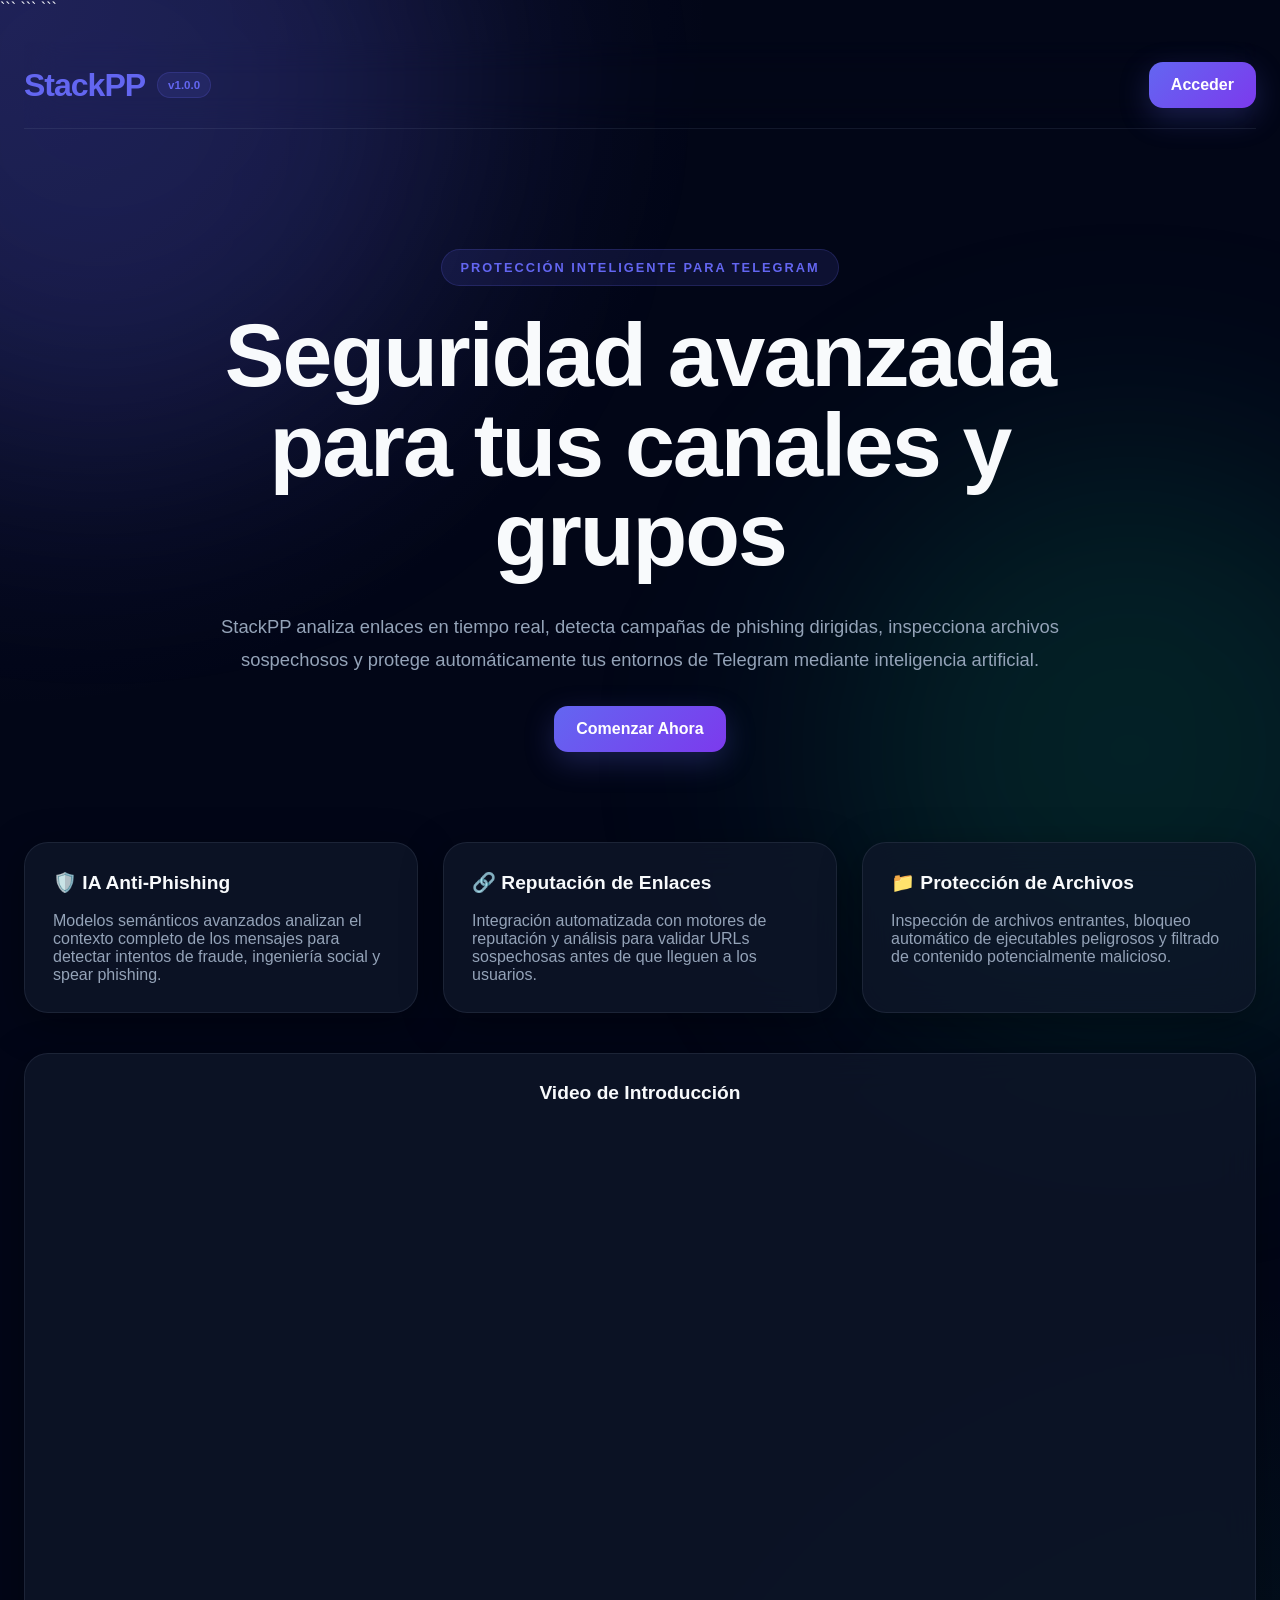
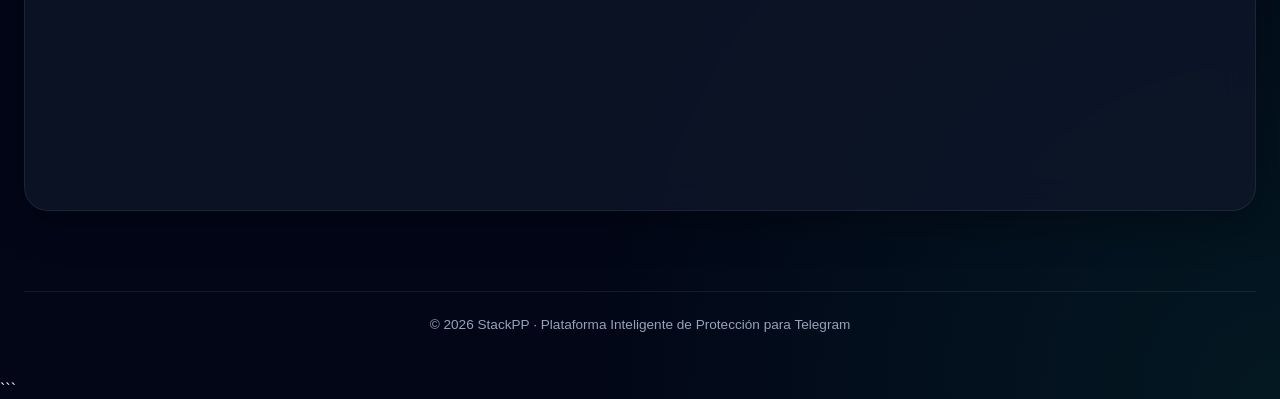
==== web/stacpp/static/index.html @ 8d8d1ad7 "stacpp" ====
<!DOCTYPE html>

<html lang="es">
<head>
    <meta charset="UTF-8">
    <meta name="viewport" content="width=device-width, initial-scale=1.0">

```
<title>StackPP - Portal de Seguridad</title>

<link rel="stylesheet" href="css/styles.css">

<script>
    // Si existe una sesión válida, ir directamente al dashboard
    if (
        localStorage.getItem('user_email') &&
        localStorage.getItem('tg_user')
    ) {
        window.location.replace('dashboard.html');
    }
</script>
```

</head>

<body>

```
<div class="background-blur"></div>

<div class="container">

    <!-- HEADER -->
    <header class="header">

        <div class="logo">
            <span class="logo-title">StackPP</span>
            <span class="logo-badge">v1.0.0</span>
        </div>

        <a
            id="header-login-btn"
            href="login.html"
            class="btn btn-primary"
        >
            Acceder
        </a>

    </header>

    <!-- HERO -->
    <section class="hero">

        <div class="hero-tag">
            Protección Inteligente para Telegram
        </div>

        <h1>
            Seguridad avanzada para tus canales y grupos
        </h1>

        <p>
            StackPP analiza enlaces en tiempo real,
            detecta campañas de phishing dirigidas,
            inspecciona archivos sospechosos y protege
            automáticamente tus entornos de Telegram
            mediante inteligencia artificial.
        </p>

        <a
            id="hero-login-btn"
            href="login.html"
            class="btn btn-primary"
        >
            Comenzar Ahora
        </a>

    </section>

    <!-- FEATURES -->
    <section
        class="card-grid"
        style="
            grid-template-columns:
            repeat(auto-fit,minmax(320px,1fr));
        "
    >

        <div class="card">

            <h3>🛡️ IA Anti-Phishing</h3>

            <br>

            <p style="color:var(--muted)">
                Modelos semánticos avanzados analizan
                el contexto completo de los mensajes
                para detectar intentos de fraude,
                ingeniería social y spear phishing.
            </p>

        </div>

        <div class="card">

            <h3>🔗 Reputación de Enlaces</h3>

            <br>

            <p style="color:var(--muted)">
                Integración automatizada con motores
                de reputación y análisis para validar
                URLs sospechosas antes de que lleguen
                a los usuarios.
            </p>

        </div>

        <div class="card">

            <h3>📁 Protección de Archivos</h3>

            <br>

            <p style="color:var(--muted)">
                Inspección de archivos entrantes,
                bloqueo automático de ejecutables
                peligrosos y filtrado de contenido
                potencialmente malicioso.
            </p>

        </div>

    </section>

    <!-- VIDEO -->
    <section
        class="card"
        style="
            margin-top:40px;
            text-align:center;
        "
    >

        <h3>
            Video de Introducción
        </h3>

        <br>

        <div
            style="
                position:relative;
                padding-bottom:56.25%;
                height:0;
                overflow:hidden;
                border-radius:16px;
            "
        >

            <iframe
                loading="lazy"
                src="https://www.youtube.com/embed/rJOsjP33nF4"
                title="Video StackPP"
                allowfullscreen
                style="
                    position:absolute;
                    top:0;
                    left:0;
                    width:100%;
                    height:100%;
                    border:none;
                "
            ></iframe>

        </div>

    </section>

    <!-- FOOTER -->
    <footer class="footer">

        © 2026 StackPP · Plataforma Inteligente
        de Protección para Telegram

    </footer>

</div>
```

</body>
</html>
---- web/stacpp/static/css/styles.css ----
/* ==========================================
   STACKPP CYBERSECURITY THEME
========================================== */

:root{

    --bg:#020617;
    --bg-secondary:#0f172a;

    --card:rgba(15,23,42,.75);
    --card-hover:rgba(30,41,59,.95);

    --border:rgba(148,163,184,.12);

    --primary:#6366f1;
    --primary-hover:#4f46e5;

    --success:#10b981;
    --danger:#ef4444;

    --text:#f8fafc;
    --muted:#94a3b8;

    --shadow:
        0 10px 40px rgba(0,0,0,.35);

    --glass:
        blur(16px);

}

/* ==========================================
   RESET
========================================== */

*{
    margin:0;
    padding:0;
    box-sizing:border-box;
}

html{
    scroll-behavior:smooth;
}

body{

    min-height:100vh;

    background:
        radial-gradient(
            circle at top left,
            rgba(99,102,241,.15),
            transparent 30%
        ),

        radial-gradient(
            circle at bottom right,
            rgba(16,185,129,.10),
            transparent 30%
        ),

        var(--bg);

    color:var(--text);

    font-family:
        Inter,
        Segoe UI,
        Roboto,
        sans-serif;

    overflow-x:hidden;
}

/* ==========================================
   BACKGROUND
========================================== */

.background-blur{

    position:fixed;
    inset:0;

    pointer-events:none;

    z-index:-1;
}

.background-blur::before{

    content:"";

    position:absolute;

    width:700px;
    height:700px;

    top:-250px;
    left:-250px;

    border-radius:50%;

    background:
        rgba(99,102,241,.18);

    filter:blur(120px);

}

.background-blur::after{

    content:"";

    position:absolute;

    width:600px;
    height:600px;

    right:-150px;
    bottom:-150px;

    border-radius:50%;

    background:
        rgba(16,185,129,.15);

    filter:blur(120px);

}

/* ==========================================
   LAYOUT
========================================== */

.container{

    width:100%;
    max-width:1280px;

    margin:auto;

    padding:24px;
}

.header{

    display:flex;
    justify-content:space-between;
    align-items:center;

    padding:20px 0;

    border-bottom:
        1px solid var(--border);

    backdrop-filter:
        var(--glass);
}

.footer{

    margin-top:80px;

    border-top:
        1px solid var(--border);

    padding:25px;

    text-align:center;

    color:var(--muted);

    font-size:.85rem;
}

/* ==========================================
   LOGO
========================================== */

.logo{

    display:flex;
    align-items:center;
    gap:12px;
}

.logo-title{

    font-size:2rem;
    font-weight:900;

    letter-spacing:-1px;

    color:var(--primary);
}

.logo-badge{

    padding:6px 10px;

    border-radius:999px;

    background:
        rgba(99,102,241,.12);

    border:
        1px solid rgba(99,102,241,.2);

    color:var(--primary);

    font-size:.72rem;
    font-weight:700;
}

/* ==========================================
   BUTTONS
========================================== */

.btn{

    display:inline-flex;
    align-items:center;
    justify-content:center;

    text-decoration:none;

    border:none;
    cursor:pointer;

    padding:14px 22px;

    border-radius:14px;

    font-weight:700;

    transition:
        all .25s ease;
}

.btn-primary{

    background:
        linear-gradient(
            135deg,
            var(--primary),
            #7c3aed
        );

    color:white;

    box-shadow:
        0 10px 30px
        rgba(99,102,241,.25);
}

.btn-primary:hover{

    transform:
        translateY(-3px);

    box-shadow:
        0 15px 40px
        rgba(99,102,241,.35);
}

.btn-success{

    background:
        linear-gradient(
            135deg,
            #10b981,
            #059669
        );

    color:white;
}

.btn-success:hover{

    transform:
        translateY(-3px);
}

/* ==========================================
   HERO
========================================== */

.hero{

    text-align:center;

    padding:
        120px 0
        90px;
}

.hero-tag{

    display:inline-block;

    padding:
        10px 18px;

    border-radius:999px;

    background:
        rgba(99,102,241,.12);

    border:
        1px solid
        rgba(99,102,241,.2);

    color:var(--primary);

    font-size:.8rem;

    font-weight:700;

    letter-spacing:2px;

    text-transform:uppercase;
}

.hero h1{

    margin-top:25px;

    font-size:
        clamp(
            3rem,
            7vw,
            5.8rem
        );

    line-height:1;

    letter-spacing:-2px;

    max-width:1000px;

    margin-left:auto;
    margin-right:auto;
}

.hero p{

    max-width:850px;

    margin:
        30px auto;

    color:var(--muted);

    font-size:1.15rem;

    line-height:1.8;
}

/* ==========================================
   CARDS
========================================== */

.card-grid{

    display:grid;
    gap:25px;
}

.card{

    background:
        var(--card);

    backdrop-filter:
        blur(18px);

    border:
        1px solid var(--border);

    border-radius:24px;

    padding:28px;

    transition:
        all .3s ease;

    box-shadow:
        var(--shadow);
}

.card:hover{

    transform:
        translateY(-6px);

    background:
        var(--card-hover);

    border-color:
        rgba(99,102,241,.25);
}

.card h3{

    font-size:1.2rem;
}

/* ==========================================
   INPUTS
========================================== */

.input{

    width:100%;

    padding:14px;

    border-radius:14px;

    border:
        1px solid var(--border);

    background:
        rgba(15,23,42,.85);

    color:white;

    transition:.25s;
}

.input:focus{

    outline:none;

    border-color:
        var(--primary);

    box-shadow:
        0 0 0 4px
        rgba(99,102,241,.15);
}

/* ==========================================
   STATUS
========================================== */

.status-success{

    background:
        rgba(16,185,129,.1);

    border:
        1px solid
        rgba(16,185,129,.3);

    color:#6ee7b7;
}

.status-error{

    background:
        rgba(239,68,68,.1);

    border:
        1px solid
        rgba(239,68,68,.3);

    color:#fca5a5;
}

/* ==========================================
   VIDEO
========================================== */

iframe{

    border-radius:18px;
}

/* ==========================================
   RESPONSIVE
========================================== */

@media(max-width:768px){

    .header{

        flex-direction:column;

        gap:16px;
    }

    .hero{

        padding:
            70px 0
            50px;
    }

    .hero h1{

        font-size:
            clamp(
                2.3rem,
                10vw,
                4rem
            );
    }

    .container{

        padding:18px;
    }
}
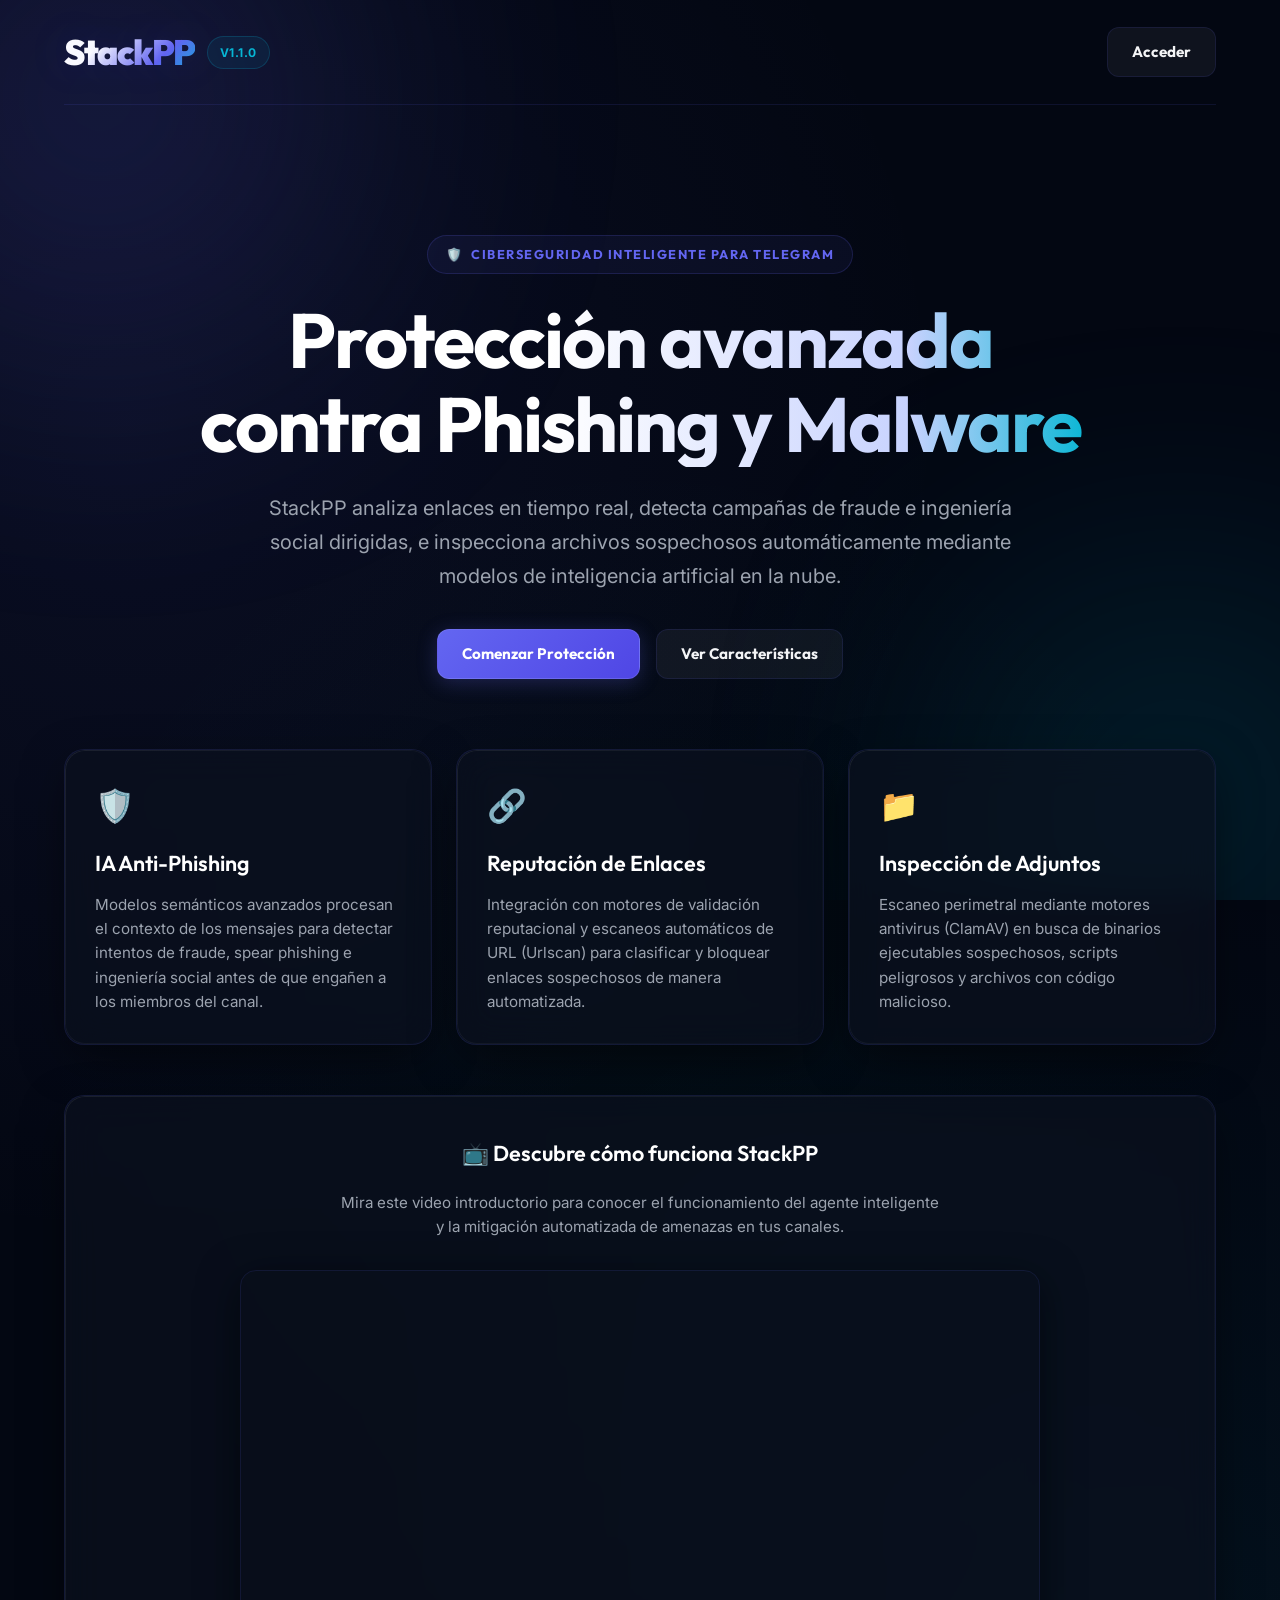
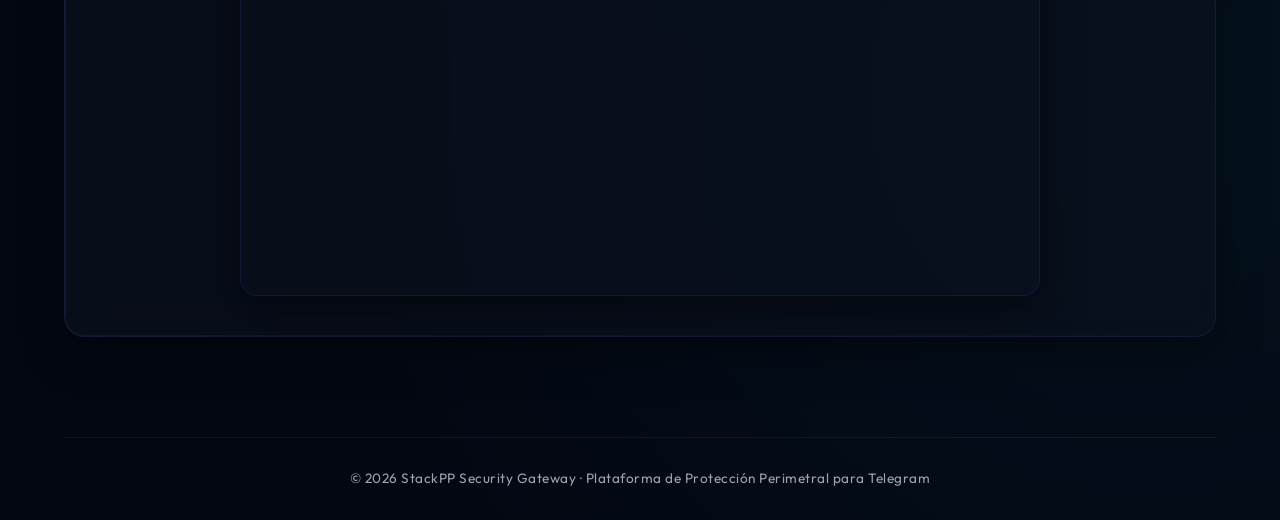
==== commit 11837c06: "Actualización general de la app" ====
--- a/web/stacpp/static/index.html
+++ b/web/stacpp/static/index.html
@@ -1,192 +1,114 @@
 <!DOCTYPE html>
-
 <html lang="es">
 <head>
     <meta charset="UTF-8">
     <meta name="viewport" content="width=device-width, initial-scale=1.0">
-
-```
-<title>StackPP - Portal de Seguridad</title>
-
-<link rel="stylesheet" href="css/styles.css">
-
-<script>
-    // Si existe una sesión válida, ir directamente al dashboard
-    if (
-        localStorage.getItem('user_email') &&
-        localStorage.getItem('tg_user')
-    ) {
-        window.location.replace('dashboard.html');
-    }
-</script>
-```
-
+    <title>StackPP - Portal de Seguridad Inteligente</title>
+    <link rel="stylesheet" href="css/styles.css">
+    <script>
+        // Si existe sesión válida, redirigir a donde corresponda
+        if (localStorage.getItem('user_email')) {
+            if (localStorage.getItem('user_role') === 'admin') {
+                window.location.replace('admin.html');
+            } else if (localStorage.getItem('tg_user')) {
+                window.location.replace('dashboard.html');
+            }
+        }
+    </script>
 </head>
-
 <body>
 
-```
 <div class="background-blur"></div>
 
 <div class="container">
 
     <!-- HEADER -->
     <header class="header">
-
         <div class="logo">
             <span class="logo-title">StackPP</span>
-            <span class="logo-badge">v1.0.0</span>
+            <span class="logo-badge">v1.1.0</span>
         </div>
-
-        <a
-            id="header-login-btn"
-            href="login.html"
-            class="btn btn-primary"
-        >
+        <a id="header-login-btn" href="login.html" class="btn btn-secondary">
             Acceder
         </a>
-
     </header>
 
     <!-- HERO -->
     <section class="hero">
-
         <div class="hero-tag">
-            Protección Inteligente para Telegram
+            <span>🛡️</span> Ciberseguridad Inteligente para Telegram
         </div>
-
         <h1>
-            Seguridad avanzada para tus canales y grupos
+            Protección avanzada contra Phishing y Malware
         </h1>
-
         <p>
-            StackPP analiza enlaces en tiempo real,
-            detecta campañas de phishing dirigidas,
-            inspecciona archivos sospechosos y protege
-            automáticamente tus entornos de Telegram
-            mediante inteligencia artificial.
+            StackPP analiza enlaces en tiempo real, detecta campañas de fraude e ingeniería social dirigidas, e inspecciona archivos sospechosos automáticamente mediante modelos de inteligencia artificial en la nube.
         </p>
-
-        <a
-            id="hero-login-btn"
-            href="login.html"
-            class="btn btn-primary"
-        >
-            Comenzar Ahora
-        </a>
-
+        <div style="display: flex; gap: 16px; justify-content: center; flex-wrap: wrap;">
+            <a id="hero-login-btn" href="login.html" class="btn btn-primary">
+                Comenzar Protección
+            </a>
+            <a href="#features" class="btn btn-secondary">
+                Ver Características
+            </a>
+        </div>
     </section>
 
-    <!-- FEATURES -->
-    <section
-        class="card-grid"
-        style="
-            grid-template-columns:
-            repeat(auto-fit,minmax(320px,1fr));
-        "
-    >
-
+    <!-- CARACTERÍSTICAS -->
+    <section id="features" class="card-grid" style="grid-template-columns: repeat(auto-fit, minmax(320px, 1fr));">
+        
         <div class="card">
-
-            <h3>🛡️ IA Anti-Phishing</h3>
-
-            <br>
-
-            <p style="color:var(--muted)">
-                Modelos semánticos avanzados analizan
-                el contexto completo de los mensajes
-                para detectar intentos de fraude,
-                ingeniería social y spear phishing.
+            <div style="font-size: 2rem; margin-bottom: 15px;">🛡️</div>
+            <h3>IA Anti-Phishing</h3>
+            <p>
+                Modelos semánticos avanzados procesan el contexto de los mensajes para detectar intentos de fraude, spear phishing e ingeniería social antes de que engañen a los miembros del canal.
             </p>
-
         </div>
 
         <div class="card">
-
-            <h3>🔗 Reputación de Enlaces</h3>
-
-            <br>
-
-            <p style="color:var(--muted)">
-                Integración automatizada con motores
-                de reputación y análisis para validar
-                URLs sospechosas antes de que lleguen
-                a los usuarios.
+            <div style="font-size: 2rem; margin-bottom: 15px;">🔗</div>
+            <h3>Reputación de Enlaces</h3>
+            <p>
+                Integración con motores de validación reputacional y escaneos automáticos de URL (Urlscan) para clasificar y bloquear enlaces sospechosos de manera automatizada.
             </p>
-
         </div>
 
         <div class="card">
-
-            <h3>📁 Protección de Archivos</h3>
-
-            <br>
-
-            <p style="color:var(--muted)">
-                Inspección de archivos entrantes,
-                bloqueo automático de ejecutables
-                peligrosos y filtrado de contenido
-                potencialmente malicioso.
+            <div style="font-size: 2rem; margin-bottom: 15px;">📁</div>
+            <h3>Inspección de Adjuntos</h3>
+            <p>
+                Escaneo perimetral mediante motores antivirus (ClamAV) en busca de binarios ejecutables sospechosos, scripts peligrosos y archivos con código malicioso.
             </p>
-
         </div>
 
     </section>
 
-    <!-- VIDEO -->
-    <section
-        class="card"
-        style="
-            margin-top:40px;
-            text-align:center;
-        "
-    >
-
-        <h3>
-            Video de Introducción
+    <!-- VIDEO DE INTRODUCCIÓN -->
+    <section class="card" style="margin-top: 50px; padding: 40px 20px; text-align: center;">
+        <h3 style="justify-content: center; margin-bottom: 20px;">
+            📺 Descubre cómo funciona StackPP
         </h3>
-
-        <br>
-
-        <div
-            style="
-                position:relative;
-                padding-bottom:56.25%;
-                height:0;
-                overflow:hidden;
-                border-radius:16px;
-            "
-        >
-
-            <iframe
-                loading="lazy"
-                src="https://www.youtube.com/embed/rJOsjP33nF4"
-                title="Video StackPP"
-                allowfullscreen
-                style="
-                    position:absolute;
-                    top:0;
-                    left:0;
-                    width:100%;
-                    height:100%;
-                    border:none;
-                "
-            ></iframe>
-
+        <p style="margin-bottom: 30px; max-width: 600px; margin-left: auto; margin-right: auto;">
+            Mira este video introductorio para conocer el funcionamiento del agente inteligente y la mitigación automatizada de amenazas en tus canales.
+        </p>
+        
+        <div style="position: relative; padding-bottom: 56.25%; height: 0; overflow: hidden; border-radius: 16px; max-width: 800px; margin: 0 auto; box-shadow: 0 10px 40px rgba(0,0,0,0.5); border: 1px solid var(--border);">
+            <iframe 
+                loading="lazy" 
+                src="https://www.youtube.com/embed/rJOsjP33nF4" 
+                title="Video StackPP" 
+                allowfullscreen 
+                style="position: absolute; top: 0; left: 0; width: 100%; height: 100%; border: none;">
+            </iframe>
         </div>
-
     </section>
 
     <!-- FOOTER -->
     <footer class="footer">
-
-        © 2026 StackPP · Plataforma Inteligente
-        de Protección para Telegram
-
+        &copy; 2026 StackPP Security Gateway · Plataforma de Protección Perimetral para Telegram
     </footer>
 
 </div>
-```
 
 </body>
 </html>
--- a/web/stacpp/static/css/styles.css
+++ b/web/stacpp/static/css/styles.css
@@ -1,515 +1,562 @@
 /* ==========================================
-   STACKPP CYBERSECURITY THEME
-========================================== */
-
-:root{
-
-    --bg:#020617;
-    --bg-secondary:#0f172a;
-
-    --card:rgba(15,23,42,.75);
-    --card-hover:rgba(30,41,59,.95);
-
-    --border:rgba(148,163,184,.12);
-
-    --primary:#6366f1;
-    --primary-hover:#4f46e5;
-
-    --success:#10b981;
-    --danger:#ef4444;
-
-    --text:#f8fafc;
-    --muted:#94a3b8;
-
-    --shadow:
-        0 10px 40px rgba(0,0,0,.35);
-
-    --glass:
-        blur(16px);
-
-}
-
-/* ==========================================
-   RESET
-========================================== */
-
-*{
-    margin:0;
-    padding:0;
-    box-sizing:border-box;
-}
-
-html{
-    scroll-behavior:smooth;
-}
-
-body{
-
-    min-height:100vh;
-
-    background:
-        radial-gradient(
-            circle at top left,
-            rgba(99,102,241,.15),
-            transparent 30%
-        ),
-
-        radial-gradient(
-            circle at bottom right,
-            rgba(16,185,129,.10),
-            transparent 30%
-        ),
-
-        var(--bg);
-
-    color:var(--text);
-
-    font-family:
-        Inter,
-        Segoe UI,
-        Roboto,
-        sans-serif;
-
-    overflow-x:hidden;
-}
-
-/* ==========================================
-   BACKGROUND
-========================================== */
-
-.background-blur{
-
-    position:fixed;
-    inset:0;
-
-    pointer-events:none;
-
-    z-index:-1;
-}
-
-.background-blur::before{
-
-    content:"";
-
-    position:absolute;
-
-    width:700px;
-    height:700px;
-
-    top:-250px;
-    left:-250px;
-
-    border-radius:50%;
-
-    background:
-        rgba(99,102,241,.18);
-
-    filter:blur(120px);
-
-}
-
-.background-blur::after{
-
-    content:"";
-
-    position:absolute;
-
-    width:600px;
-    height:600px;
-
-    right:-150px;
-    bottom:-150px;
-
-    border-radius:50%;
-
-    background:
-        rgba(16,185,129,.15);
-
-    filter:blur(120px);
-
-}
-
-/* ==========================================
-   LAYOUT
-========================================== */
-
-.container{
-
-    width:100%;
-    max-width:1280px;
-
-    margin:auto;
-
-    padding:24px;
-}
-
-.header{
-
-    display:flex;
-    justify-content:space-between;
-    align-items:center;
-
-    padding:20px 0;
-
-    border-bottom:
-        1px solid var(--border);
-
-    backdrop-filter:
-        var(--glass);
-}
-
-.footer{
-
-    margin-top:80px;
-
-    border-top:
-        1px solid var(--border);
-
-    padding:25px;
-
-    text-align:center;
-
-    color:var(--muted);
-
-    font-size:.85rem;
+   STACKPP CYBERSECURITY ULTRA-PREMIUM THEME
+   ========================================== */
+
+@import url('https://fonts.googleapis.com/css2?family=Fira+Code:wght@400;500;600&family=Outfit:wght@300;400;500;600;700;800;900&family=Inter:wght@300;400;500;600;700&display=swap');
+
+:root {
+    --bg: #030712;
+    --bg-secondary: #0b0f19;
+    --card: rgba(11, 17, 32, 0.65);
+    --card-hover: rgba(17, 28, 54, 0.85);
+    --border: rgba(99, 102, 241, 0.12);
+    --border-hover: rgba(6, 182, 212, 0.3);
+    --primary: #6366f1;
+    --primary-hover: #4f46e5;
+    --primary-glow: rgba(99, 102, 241, 0.25);
+    --accent: #06b6d4;
+    --accent-hover: #0891b2;
+    --accent-glow: rgba(6, 182, 212, 0.25);
+    --success: #10b981;
+    --success-glow: rgba(16, 185, 129, 0.2);
+    --danger: #f43f5e;
+    --danger-glow: rgba(244, 63, 94, 0.2);
+    --warning: #f59e0b;
+    --text: #f3f4f6;
+    --text-white: #ffffff;
+    --muted: #9ca3af;
+    --shadow: 0 15px 50px -10px rgba(0, 0, 0, 0.6);
+    --glass: blur(18px);
+}
+
+/* ==========================================
+   RESET & BASE
+   ========================================== */
+
+* {
+    margin: 0;
+    padding: 0;
+    box-sizing: border-box;
+}
+
+html {
+    scroll-behavior: smooth;
+    font-size: 16px;
+}
+
+body {
+    min-height: 100vh;
+    background-color: var(--bg);
+    background-image: 
+        radial-gradient(circle at 10% 20%, rgba(99, 102, 241, 0.08) 0%, transparent 40%),
+        radial-gradient(circle at 90% 80%, rgba(6, 182, 212, 0.06) 0%, transparent 40%),
+        radial-gradient(circle at 50% 50%, rgba(16, 185, 129, 0.03) 0%, transparent 50%);
+    color: var(--text);
+    font-family: 'Inter', sans-serif;
+    line-height: 1.6;
+    overflow-x: hidden;
+}
+
+h1, h2, h3, h4, h5, h6 {
+    font-family: 'Outfit', sans-serif;
+    color: var(--text-white);
+    font-weight: 700;
+}
+
+/* ==========================================
+   NEON BLOB BACKGROUNDS
+   ========================================== */
+
+.background-blur {
+    position: fixed;
+    inset: 0;
+    pointer-events: none;
+    z-index: -1;
+    overflow: hidden;
+}
+
+.background-blur::before,
+.background-blur::after {
+    content: "";
+    position: absolute;
+    border-radius: 50%;
+    filter: blur(140px);
+    opacity: 0.4;
+    animation: float-around 25s infinite alternate ease-in-out;
+}
+
+.background-blur::before {
+    width: 600px;
+    height: 600px;
+    background: radial-gradient(circle, var(--primary) 0%, transparent 70%);
+    top: -200px;
+    left: -200px;
+}
+
+.background-blur::after {
+    width: 500px;
+    height: 500px;
+    background: radial-gradient(circle, var(--accent) 0%, transparent 70%);
+    bottom: -150px;
+    right: -150px;
+    animation-delay: -10s;
+}
+
+@keyframes float-around {
+    0% { transform: translate(0, 0) scale(1); }
+    50% { transform: translate(100px, 80px) scale(1.15); }
+    100% { transform: translate(-50px, 120px) scale(0.9); }
+}
+
+/* ==========================================
+   LAYOUT CONTAINER
+   ========================================== */
+
+.container {
+    width: 100%;
+    max-width: 1200px;
+    margin: 0 auto;
+    padding: 0 24px;
+}
+
+/* ==========================================
+   HEADER
+   ========================================== */
+
+.header {
+    display: flex;
+    justify-content: space-between;
+    align-items: center;
+    padding: 24px 0;
+    border-bottom: 1px solid var(--border);
+    margin-bottom: 30px;
 }
 
 /* ==========================================
    LOGO
-========================================== */
-
-.logo{
-
-    display:flex;
-    align-items:center;
-    gap:12px;
-}
-
-.logo-title{
-
-    font-size:2rem;
-    font-weight:900;
-
-    letter-spacing:-1px;
-
-    color:var(--primary);
-}
-
-.logo-badge{
-
-    padding:6px 10px;
-
-    border-radius:999px;
-
-    background:
-        rgba(99,102,241,.12);
-
-    border:
-        1px solid rgba(99,102,241,.2);
-
-    color:var(--primary);
-
-    font-size:.72rem;
-    font-weight:700;
+   ========================================== */
+
+.logo {
+    display: flex;
+    align-items: center;
+    gap: 12px;
+}
+
+.logo-title {
+    font-size: 2.2rem;
+    font-weight: 900;
+    font-family: 'Outfit', sans-serif;
+    letter-spacing: -1.5px;
+    background: linear-gradient(135deg, var(--text-white) 30%, var(--primary) 70%, var(--accent) 100%);
+    -webkit-background-clip: text;
+    -webkit-text-fill-color: transparent;
+    text-shadow: 0 0 40px rgba(99, 102, 241, 0.2);
+}
+
+.logo-badge {
+    padding: 6px 12px;
+    border-radius: 999px;
+    background: rgba(6, 182, 212, 0.08);
+    border: 1px solid rgba(6, 182, 212, 0.2);
+    color: var(--accent);
+    font-size: 0.75rem;
+    font-weight: 700;
+    letter-spacing: 0.5px;
+    text-transform: uppercase;
 }
 
 /* ==========================================
    BUTTONS
-========================================== */
-
-.btn{
-
-    display:inline-flex;
-    align-items:center;
-    justify-content:center;
-
-    text-decoration:none;
-
-    border:none;
-    cursor:pointer;
-
-    padding:14px 22px;
-
-    border-radius:14px;
-
-    font-weight:700;
-
-    transition:
-        all .25s ease;
-}
-
-.btn-primary{
-
-    background:
-        linear-gradient(
-            135deg,
-            var(--primary),
-            #7c3aed
-        );
-
-    color:white;
-
-    box-shadow:
-        0 10px 30px
-        rgba(99,102,241,.25);
-}
-
-.btn-primary:hover{
-
-    transform:
-        translateY(-3px);
-
-    box-shadow:
-        0 15px 40px
-        rgba(99,102,241,.35);
-}
-
-.btn-success{
-
-    background:
-        linear-gradient(
-            135deg,
-            #10b981,
-            #059669
-        );
-
-    color:white;
-}
-
-.btn-success:hover{
-
-    transform:
-        translateY(-3px);
-}
-
-/* ==========================================
-   HERO
-========================================== */
-
-.hero{
-
-    text-align:center;
-
-    padding:
-        120px 0
-        90px;
-}
-
-.hero-tag{
-
-    display:inline-block;
-
-    padding:
-        10px 18px;
-
-    border-radius:999px;
-
-    background:
-        rgba(99,102,241,.12);
-
-    border:
-        1px solid
-        rgba(99,102,241,.2);
-
-    color:var(--primary);
-
-    font-size:.8rem;
-
-    font-weight:700;
-
-    letter-spacing:2px;
-
-    text-transform:uppercase;
-}
-
-.hero h1{
-
-    margin-top:25px;
-
-    font-size:
-        clamp(
-            3rem,
-            7vw,
-            5.8rem
-        );
-
-    line-height:1;
-
-    letter-spacing:-2px;
-
-    max-width:1000px;
-
-    margin-left:auto;
-    margin-right:auto;
-}
-
-.hero p{
-
-    max-width:850px;
-
-    margin:
-        30px auto;
-
-    color:var(--muted);
-
-    font-size:1.15rem;
-
-    line-height:1.8;
-}
-
-/* ==========================================
-   CARDS
-========================================== */
-
-.card-grid{
-
-    display:grid;
-    gap:25px;
-}
-
-.card{
-
-    background:
-        var(--card);
-
-    backdrop-filter:
-        blur(18px);
-
-    border:
-        1px solid var(--border);
-
-    border-radius:24px;
-
-    padding:28px;
-
-    transition:
-        all .3s ease;
-
-    box-shadow:
-        var(--shadow);
-}
-
-.card:hover{
-
-    transform:
-        translateY(-6px);
-
-    background:
-        var(--card-hover);
-
-    border-color:
-        rgba(99,102,241,.25);
-}
-
-.card h3{
-
-    font-size:1.2rem;
-}
-
-/* ==========================================
-   INPUTS
-========================================== */
-
-.input{
-
-    width:100%;
-
-    padding:14px;
-
-    border-radius:14px;
-
-    border:
-        1px solid var(--border);
-
-    background:
-        rgba(15,23,42,.85);
-
-    color:white;
-
-    transition:.25s;
-}
-
-.input:focus{
-
-    outline:none;
-
-    border-color:
-        var(--primary);
-
-    box-shadow:
-        0 0 0 4px
-        rgba(99,102,241,.15);
-}
-
-/* ==========================================
-   STATUS
-========================================== */
-
-.status-success{
-
-    background:
-        rgba(16,185,129,.1);
-
-    border:
-        1px solid
-        rgba(16,185,129,.3);
-
-    color:#6ee7b7;
-}
-
-.status-error{
-
-    background:
-        rgba(239,68,68,.1);
-
-    border:
-        1px solid
-        rgba(239,68,68,.3);
-
-    color:#fca5a5;
-}
-
-/* ==========================================
-   VIDEO
-========================================== */
-
-iframe{
-
-    border-radius:18px;
-}
-
-/* ==========================================
-   RESPONSIVE
-========================================== */
-
-@media(max-width:768px){
-
-    .header{
-
-        flex-direction:column;
-
-        gap:16px;
-    }
-
-    .hero{
-
-        padding:
-            70px 0
-            50px;
-    }
-
-    .hero h1{
-
-        font-size:
-            clamp(
-                2.3rem,
-                10vw,
-                4rem
-            );
-    }
-
-    .container{
-
-        padding:18px;
-    }
+   ========================================== */
+
+.btn {
+    display: inline-flex;
+    align-items: center;
+    justify-content: center;
+    gap: 8px;
+    text-decoration: none;
+    border: none;
+    cursor: pointer;
+    padding: 12px 24px;
+    border-radius: 12px;
+    font-weight: 700;
+    font-family: 'Outfit', sans-serif;
+    font-size: 0.95rem;
+    transition: all 0.3s cubic-bezier(0.16, 1, 0.3, 1);
+    position: relative;
+    overflow: hidden;
+}
+
+.btn-primary {
+    background: linear-gradient(135deg, var(--primary) 0%, #4f46e5 100%);
+    color: var(--text-white);
+    border: 1px solid rgba(255, 255, 255, 0.1);
+    box-shadow: 0 4px 20px var(--primary-glow);
+}
+
+.btn-primary:hover {
+    transform: translateY(-2px);
+    box-shadow: 0 8px 30px rgba(99, 102, 241, 0.4);
+    border-color: rgba(255, 255, 255, 0.2);
+}
+
+.btn-primary:active {
+    transform: translateY(0);
+}
+
+.btn-accent {
+    background: linear-gradient(135deg, var(--accent) 0%, var(--accent-hover) 100%);
+    color: var(--bg);
+    box-shadow: 0 4px 20px var(--accent-glow);
+}
+
+.btn-accent:hover {
+    transform: translateY(-2px);
+    box-shadow: 0 8px 30px rgba(6, 182, 212, 0.4);
+}
+
+.btn-success {
+    background: linear-gradient(135deg, var(--success) 0%, #059669 100%);
+    color: var(--text-white);
+    box-shadow: 0 4px 20px var(--success-glow);
+}
+
+.btn-success:hover {
+    transform: translateY(-2px);
+    box-shadow: 0 8px 30px rgba(16, 185, 129, 0.4);
+}
+
+.btn-secondary {
+    background: rgba(255, 255, 255, 0.05);
+    color: var(--text);
+    border: 1px solid var(--border);
+}
+
+.btn-secondary:hover {
+    background: rgba(255, 255, 255, 0.08);
+    border-color: var(--border-hover);
+    color: var(--text-white);
+}
+
+/* ==========================================
+   HERO SECTION
+   ========================================== */
+
+.hero {
+    text-align: center;
+    padding: 100px 0 70px;
+    position: relative;
+}
+
+.hero-tag {
+    display: inline-flex;
+    align-items: center;
+    gap: 8px;
+    padding: 8px 18px;
+    border-radius: 999px;
+    background: rgba(99, 102, 241, 0.07);
+    border: 1px solid rgba(99, 102, 241, 0.18);
+    color: var(--primary);
+    font-size: 0.8rem;
+    font-weight: 700;
+    font-family: 'Outfit', sans-serif;
+    letter-spacing: 1.5px;
+    text-transform: uppercase;
+    margin-bottom: 24px;
+}
+
+.hero h1 {
+    font-size: clamp(2.5rem, 6vw, 4.8rem);
+    line-height: 1.1;
+    letter-spacing: -2px;
+    max-width: 900px;
+    margin: 0 auto 24px;
+    background: linear-gradient(to right, var(--text-white) 40%, #c7d2fe 80%, var(--accent) 100%);
+    -webkit-background-clip: text;
+    -webkit-text-fill-color: transparent;
+}
+
+.hero p {
+    font-size: clamp(1rem, 2vw, 1.25rem);
+    color: var(--muted);
+    max-width: 760px;
+    margin: 0 auto 36px;
+    line-height: 1.7;
+}
+
+/* ==========================================
+   CARDS & GRIDS
+   ========================================== */
+
+.card-grid {
+    display: grid;
+    gap: 24px;
+    margin-bottom: 40px;
+}
+
+.card {
+    background-color: var(--card);
+    backdrop-filter: var(--glass);
+    -webkit-backdrop-filter: var(--glass);
+    border: 1px solid var(--border);
+    border-radius: 20px;
+    padding: 30px;
+    box-shadow: var(--shadow);
+    transition: all 0.3s cubic-bezier(0.16, 1, 0.3, 1);
+    position: relative;
+}
+
+.card::before {
+    content: "";
+    position: absolute;
+    inset: 0;
+    border-radius: 20px;
+    padding: 1px;
+    background: linear-gradient(135deg, rgba(255, 255, 255, 0.08) 0%, rgba(99, 102, 241, 0.02) 100%);
+    -webkit-mask: linear-gradient(#fff 0 0) content-box, linear-gradient(#fff 0 0);
+    mask: linear-gradient(#fff 0 0) content-box, linear-gradient(#fff 0 0);
+    -webkit-mask-composite: xor;
+    mask-composite: exclude;
+    pointer-events: none;
+}
+
+.card:hover {
+    transform: translateY(-4px);
+    background-color: var(--card-hover);
+    border-color: var(--border-hover);
+    box-shadow: 0 20px 40px -10px rgba(6, 182, 212, 0.1);
+}
+
+.card h3 {
+    font-size: 1.35rem;
+    font-weight: 600;
+    margin-bottom: 12px;
+    display: flex;
+    align-items: center;
+    gap: 10px;
+}
+
+.card p {
+    color: var(--muted);
+    font-size: 0.95rem;
+    line-height: 1.6;
+}
+
+/* ==========================================
+   INPUTS & LABELS
+   ========================================== */
+
+label {
+    display: block;
+    font-size: 0.88rem;
+    color: var(--muted);
+    font-weight: 600;
+    margin-bottom: 8px;
+    font-family: 'Outfit', sans-serif;
+    letter-spacing: 0.5px;
+}
+
+.input {
+    width: 100%;
+    padding: 14px 18px;
+    border-radius: 12px;
+    border: 1px solid var(--border);
+    background: rgba(11, 17, 32, 0.8);
+    color: var(--text-white);
+    font-size: 0.95rem;
+    font-family: 'Inter', sans-serif;
+    transition: all 0.3s ease;
+}
+
+.input:focus {
+    outline: none;
+    border-color: var(--accent);
+    box-shadow: 0 0 0 4px rgba(6, 182, 212, 0.15);
+    background: rgba(17, 28, 54, 0.9);
+}
+
+/* ==========================================
+   TABLES
+   ========================================== */
+
+table {
+    width: 100%;
+    border-collapse: collapse;
+}
+
+th {
+    font-family: 'Outfit', sans-serif;
+    color: var(--text-white);
+    font-weight: 600;
+    padding: 14px 16px;
+    border-bottom: 2px solid var(--border);
+    text-transform: uppercase;
+    font-size: 0.8rem;
+    letter-spacing: 1px;
+}
+
+td {
+    padding: 16px;
+    border-bottom: 1px solid var(--border);
+    font-size: 0.92rem;
+    color: var(--text);
+    vertical-align: middle;
+}
+
+/* ==========================================
+   STATUS & ALERTS
+   ========================================== */
+
+.status-success {
+    background: rgba(16, 185, 129, 0.06);
+    border: 1px solid rgba(16, 185, 129, 0.2);
+    color: #34d399;
+}
+
+.status-error {
+    background: rgba(244, 63, 94, 0.06);
+    border: 1px solid rgba(244, 63, 94, 0.2);
+    color: #fb7185;
+}
+
+/* ==========================================
+   SHIELD PULSE ANIMATION
+   ========================================== */
+
+.shield-container {
+    width: 140px;
+    height: 140px;
+    margin: 0 auto 20px;
+    position: relative;
+    display: flex;
+    align-items: center;
+    justify-content: center;
+}
+
+.shield-glow {
+    position: absolute;
+    width: 100%;
+    height: 100%;
+    border-radius: 50%;
+    background: radial-gradient(circle, rgba(16, 185, 129, 0.25) 0%, transparent 70%);
+    animation: pulse-glow 2.5s infinite ease-in-out;
+}
+
+.shield-icon {
+    font-size: 4.5rem;
+    filter: drop-shadow(0 0 15px rgba(16, 185, 129, 0.6));
+    z-index: 1;
+}
+
+@keyframes pulse-glow {
+    0%, 100% { transform: scale(1); opacity: 0.5; }
+    50% { transform: scale(1.25); opacity: 1; }
+}
+
+/* ==========================================
+   FOOTER
+   ========================================== */
+
+.footer {
+    margin-top: 100px;
+    border-top: 1px solid var(--border);
+    padding: 30px 0;
+    text-align: center;
+    color: var(--muted);
+    font-size: 0.85rem;
+    font-family: 'Outfit', sans-serif;
+    letter-spacing: 0.5px;
+}
+
+/* ==========================================
+   MOBILE & RESPONSIVE DESIGN
+   ========================================== */
+
+@media (max-width: 992px) {
+    html {
+        font-size: 15px;
+    }
+    
+    .header {
+        padding: 20px 0;
+    }
+}
+
+@media (max-width: 768px) {
+    .header {
+        flex-direction: column;
+        gap: 16px;
+        text-align: center;
+    }
+
+    .header div {
+        flex-direction: column;
+        gap: 10px;
+        width: 100%;
+    }
+
+    .header .btn {
+        width: 100%;
+    }
+
+    .hero {
+        padding: 60px 0 40px;
+    }
+
+    /* Colapsar tablas para móvil convirtiéndolas en tarjetas de datos */
+    table, thead, tbody, th, td, tr {
+        display: block;
+    }
+
+    thead tr {
+        position: absolute;
+        top: -9999px;
+        left: -9999px;
+    }
+
+    tr {
+        border: 1px solid var(--border);
+        border-radius: 12px;
+        margin-bottom: 15px;
+        padding: 10px;
+        background: rgba(255, 255, 255, 0.01);
+    }
+
+    td {
+        border: none;
+        border-bottom: 1px solid rgba(255, 255, 255, 0.03);
+        position: relative;
+        padding-left: 50% !important;
+        text-align: right;
+        min-height: 45px;
+    }
+
+    td:last-child {
+        border-bottom: 0;
+    }
+
+    td::before {
+        position: absolute;
+        top: 16px;
+        left: 16px;
+        width: 45%;
+        padding-right: 10px;
+        white-space: nowrap;
+        text-align: left;
+        font-weight: 700;
+        font-family: 'Outfit', sans-serif;
+        color: var(--accent);
+    }
+
+    /* Asignar encabezados a td en móvil mediante data-attributes */
+    #users-table td:nth-of-type(1)::before { content: "Nombre"; }
+    #users-table td:nth-of-type(2)::before { content: "Telegram ID"; }
+    #users-table td:nth-of-type(3)::before { content: "Teléfono"; }
+    #users-table td:nth-of-type(4)::before { content: "Email"; }
+    #users-table td:nth-of-type(5)::before { content: "Estado Escudo"; }
+
+    #threats-table td:nth-of-type(1)::before { content: "Tipo"; }
+    #threats-table td:nth-of-type(2)::before { content: "Fecha"; }
+    #threats-table td:nth-of-type(3)::before { content: "Detalle"; }
+    #threats-table td:nth-of-type(4)::before { content: "Mensaje"; }
 }
